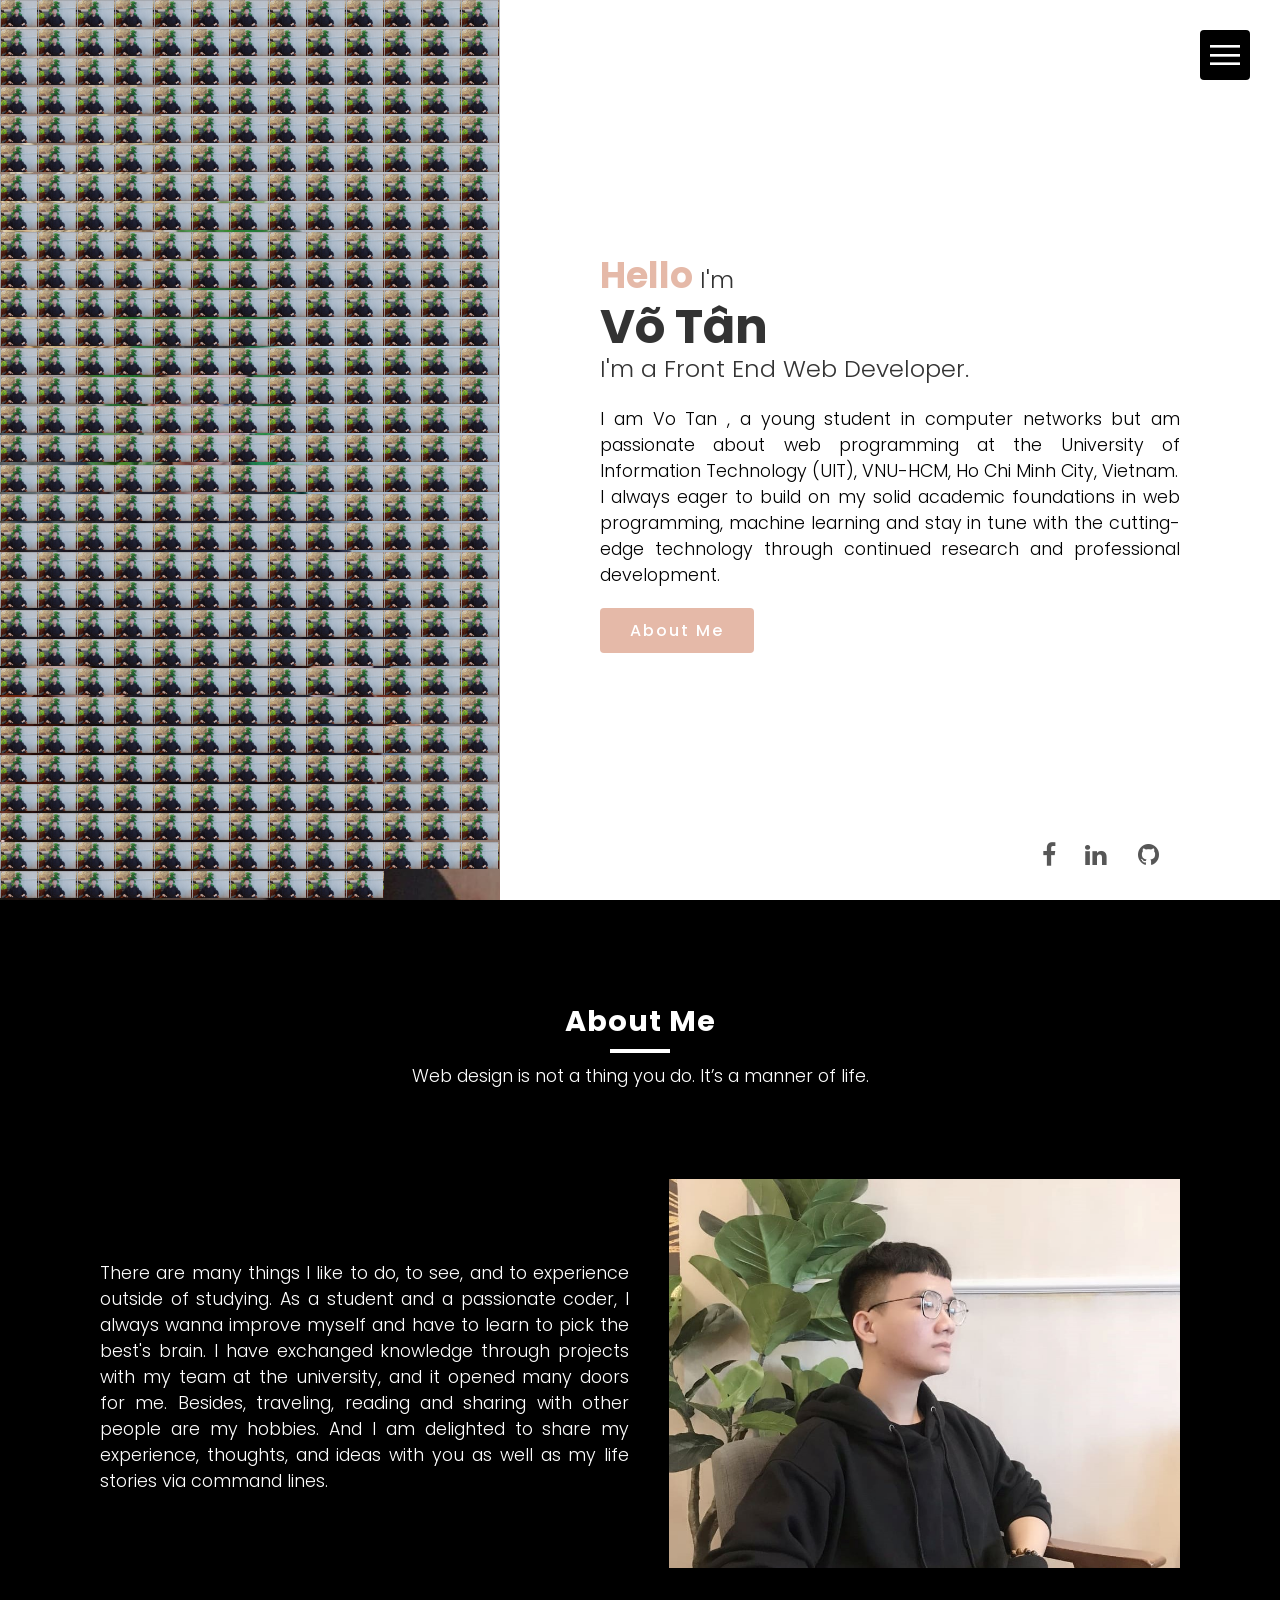
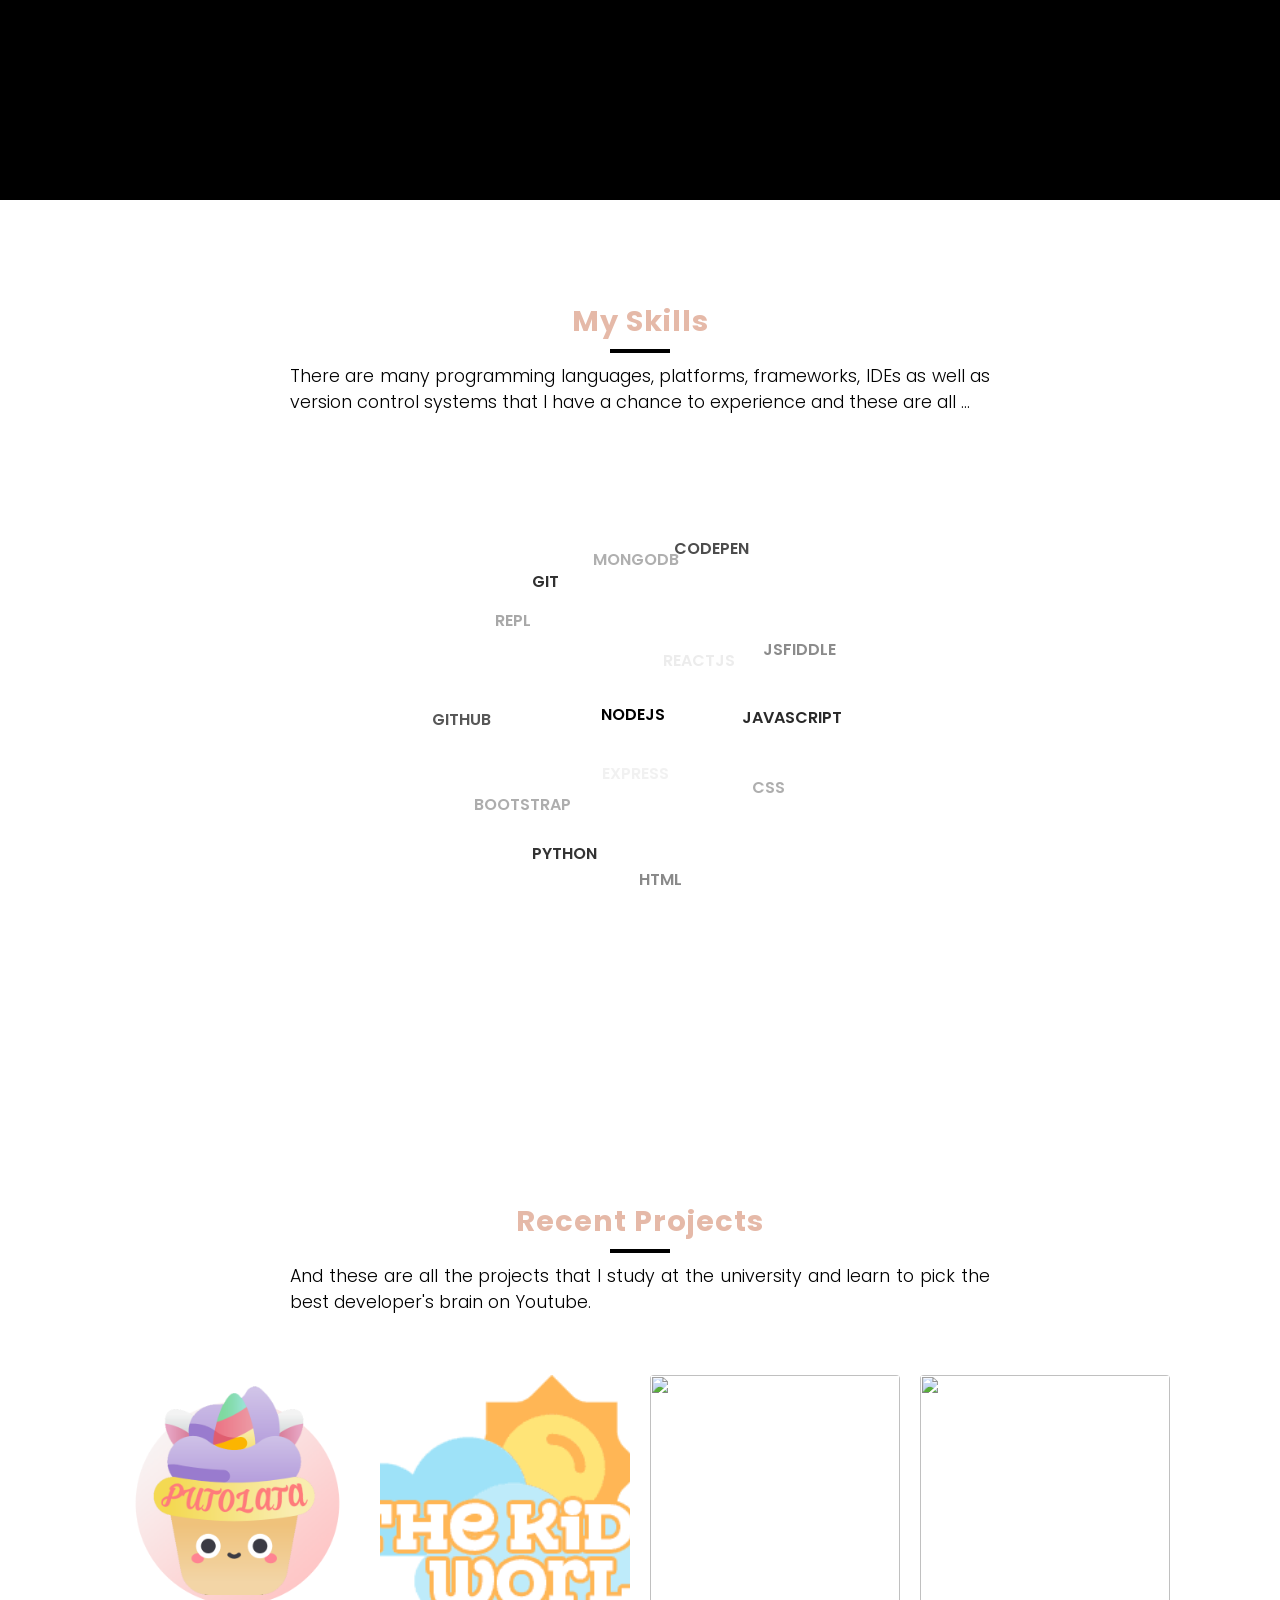
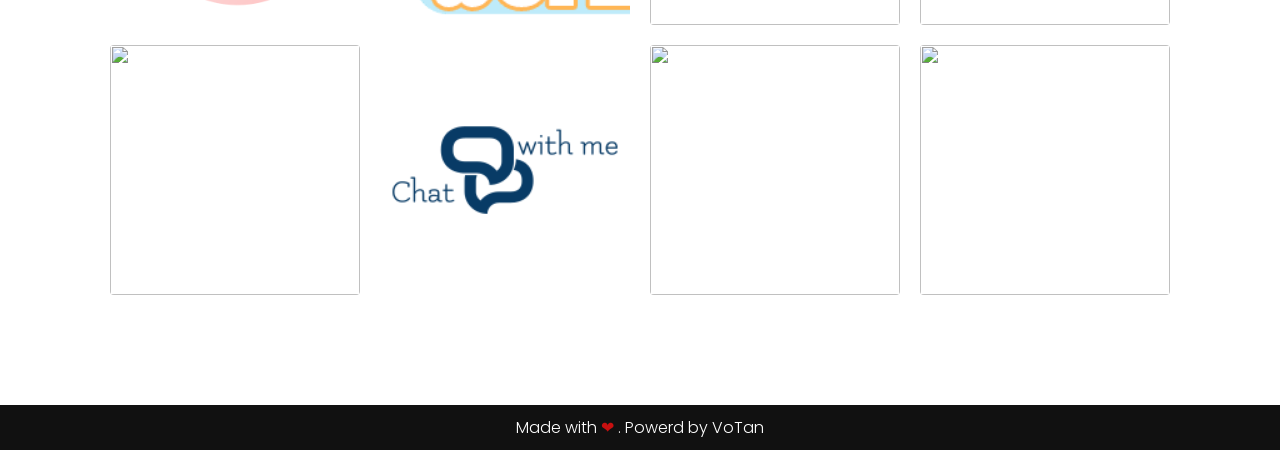
==== index.html @ 29fa4804 "Rename index.html file" ====
<!DOCTYPE html>
<html lang="en">
<head>
    <meta charset="UTF-8">
    <meta name="viewport" content="width=device-width, initial-scale=1.0">
    <link rel="stylesheet" href="https://stackpath.bootstrapcdn.com/font-awesome/4.7.0/css/font-awesome.min.css" integrity="sha384-wvfXpqpZZVQGK6TAh5PVlGOfQNHSoD2xbE+QkPxCAFlNEevoEH3Sl0sibVcOQVnN" crossorigin="anonymous">
    <link rel="stylesheet" href="style.css">
    <script src='https://ajax.googleapis.com/ajax/libs/jquery/1.11.3/jquery.min.js'></script>
    <script src="script.js"></script>
    <title>My Portfolio</title>
</head>
<body>
    <!-- TOGGLE BUTTON -->
    <div class="toggle" onclick="toggleMenu();"></div>

    <!-- BEGIN: BANNER SECTION -->
    <section class="banner" id="home">
        <div class="imgSidebar">
            <section>
                <div class="banner_img">
                  <div class="blocks"></div>
                </div>
            </section>
            <!-- <img src="./images/my_avatar_cropped.jpg"> -->
        </div>
        <div class="contentBx">
            <!-- <h5 class="logoText">My Portfolio</h5> -->
            <div>
                <h4><span>Hello</span> I'm</h4>
                <h2>Võ Tân</h2>
                <h4>I'm a Front End Web Developer.</h4>
                <p>I am Vo Tan , a young student in computer networks but am passionate about web programming at the University of Information Technology (UIT), VNU-HCM, Ho Chi Minh City, Vietnam.<br>I always eager to build on my solid academic foundations in web programming, machine learning and stay in tune with the cutting-edge technology through continued research and professional development.</p>
                <a href="#about" class="btn">About Me</a>
            </div>
            <ul class="sci">
                <li><a href="https://www.facebook.com/vo.tan.1023611/" target="_blank"><i class="fa fa-facebook" aria-hidden="true"></i></a></li>
                <li><a href="https://www.linkedin.com/in/tan-vo-44b9a5202/" target="_blank"><i class="fa fa-linkedin" aria-hidden="true"></i></a></li>
                <li><a href="https://github.com/vdt040499" target="_blank"><i class="fa fa-github" aria-hidden="true"></i></a></li>
            </ul>
        </div>
    </section>
    <!-- END: BANNER SECTION -->

    <!-- BEGIN: ABOUT SECTION -->
    <section class="about" id="about">
        <div class="title white">
            <h2>About Me</h2>
            <p>Web design is not a thing you do. It’s a manner of life.</p>
        </div>
        <div class="content">
            <div class="textBx">
                <p>There are many things I like to do, to see, and to experience outside of studying. As a student and a passionate coder, I always wanna improve myself and have to learn to pick the best's brain. I have exchanged knowledge through projects with my team at the university, and it opened many doors for me. Besides, traveling, reading and sharing with other people are my hobbies. And I am delighted to share my experience, thoughts, and ideas with you as well as my life stories via command lines.</p>
            </div>
            <div class="imgBx">
                <img src="./images/avatar_2_cropped.jpg">
            </div>
        </div>
    </section>
    <!-- END: ABOUT SECTION -->

    <!-- BEGIN: SKILLS SECTION -->
    <section class="skills" id="skills">
        <div class="title">
            <h2>My Skills</h2>
            <p>There are many programming languages, platforms, frameworks, IDEs as well as version control systems that I have a chance to experience and these are all ...</p>
        </div>
        <div class="content">
            <div id="tg"></div>
        </div>
    </section>
    <!-- END: SKILLS SECTION -->

    <!-- BEGIN: WORK SECTION -->
    <section class="work" id="work">
        <div class="title">
            <h2>Recent Projects</h2>
            <p>And these are all the projects that I study at the university and learn to pick the best developer's brain on Youtube.</p>
        </div>
        <div class="content">
            <div class="workBx">
                <div class="imgBx">
                    <img src="/images/putolata.png">
                </div>
                <a class="textBx" href="https://putolata.netlify.app/" target="_blank"><h3>PUTOLATA - SNACK FOODS STORE</h3></a>
            </div>
            <div class="workBx">
                <div class="imgBx">
                    <img src="/images/thekidsworld.png">
                </div>
                <a class="textBx" href="https://the-kids-world.herokuapp.com/" target="_blank">
                    <h3>THE KIDS WORLD</h3>
                </a>
            </div>
            <div class="workBx">
                <div class="imgBx">
                    <img src="https://besthqwallpapers.com/Uploads/19-5-2020/133523/thumb-facebook-violet-logo-4k-violet-brickwall-facebook-logo-social-networks.jpg">
                </div>
                <a class="textBx" href="https://facebook-clone-c7eb6.web.app/" target="_blank">
                    <h3>Facebook Clone</h3>
                </a>
            </div>
            <div class="workBx">
                <div class="imgBx">
                    <img src="https://cdn.iconscout.com/icon/free/png-512/amazon-1869030-1583154.png">
                </div>
                <a class="textBx" href="https://clone-957ef.web.app/" target="_blank">
                    <h3>Amazon Clone</h3>
                </a>
            </div>
            <div class="workBx">
                <div class="imgBx">
                    <img src="https://encrypted-tbn0.gstatic.com/images?q=tbn:ANd9GcR7Rl-sNyBSubshvF8tOcfoAAhLZEBywlzVYQ&usqp=CAU">
                </div>
                <a class="textBx" href="https://covid-19-tracker-1e67e.web.app/" target="_blank">
                    <h3>COVID Tracker</h3>
                </a>
            </div>
            <div class="workBx">
                <div class="imgBx">
                    <img src="/images/chatwithme.png">
                </div>
                <a class="textBx" href="https://reactjs-nodejs-chat-app.netlify.app/" target="_blank">
                    <h3>CHAT WITH ME</h3>
                </a>
            </div>
            <div class="workBx">
                <div class="imgBx">
                    <img src="https://www.freepnglogos.com/uploads/facebook-messenger-png/communication-facebook-media-messenger-network-social-1.png">
                </div>
                <a class="textBx" href="https://facebook-messenger-clone-8a727.web.app/" target="_blank">
                    <h3>Messenger Clone</h3>
                </a>
            </div>
            <div class="workBx">
                <div class="imgBx">
                    <img src="https://image.winudf.com/v2/image/Y29tLmRldGVjdGlvbi5vYmplY3QudGFyZmEub2JqZWN0ZGV0ZWN0aW9uX2ljb25fMTUzMTAyMDM4Nl8wODM/icon.png?w=170&fakeurl=1">
                </div>
                <a class="textBx" href="https://obj-detection.netlify.app/" target="_blank">
                    <h3>Object Detection</h3>
                </a>
            </div>
        </div>
    </section>
    <!-- END: WORK SECTION -->

    <!-- BEGIN: CONTACT SECTION -->
    <!-- <section class="contact" id="contact">
        <div class="title white">
            <h2>Contact Me</h2>
            <p>Lorem ipsum dolor sit amet consectetur adipisicing elit. Consequuntur, excepturi sequi impedit suscipit dignissimos nesciunt magni distinctio aliquid ex iste ad quas eius possimus beatae nemo maiores consectetur fugiat laborum quia dolor ratione eligendi?</p>
        </div>
        <div class="contactForm">
            <div class="row">
                <div class="col50">
                    <input type="text" name="" placeholder="First Name">
                </div>
                <div class="col50">
                    <input type="text" name="" placeholder="Last Name">
                </div>
            </div>
            <div class="row">
                <div class="col50">
                    <input type="text" name="" placeholder="Email">
                </div>
                <div class="col50">
                    <input type="text" name="" placeholder="Mobile">
                </div>
            </div>
            <div class="row">
               <div class="col100">
                   <textarea name="" id="" cols="30" rows="10" placeholder="Message"></textarea>
               </div>
            </div>
            <div class="row">
               <div class="col100">
                  <input type="submit" value="Send">
               </div>
            </div>
        </div>
    </section> -->
    <!-- END: CONTACT SECTION -->

    <!-- FOOTER -->
    <div class="copyright">
        <p>Made with <span style="color: rgb(199, 16, 16);">❤</span> . Powerd by VoTan</p>
    </div>

    <!-- SIDEBAR -->
    <div class="sidebar">
        <ul class="menu">
            <li><a href="#home" onclick="toggleMenu();">Home</a></li>
            <li><a href="#about" onclick="toggleMenu();">About</a></li>
            <li><a href="#skills" onclick="toggleMenu();">Skills</a></li>
            <li><a href="#work" onclick="toggleMenu();">Projects</a></li>
            <!-- <li><a href="#contact" onclick="toggleMenu();">Contact</a></li> -->
        </ul>
    </div>
<script>
    // TOGGLE BUTTON
    function toggleMenu() {
        const toggleMenu = document.querySelector(".toggle");
        const sidebar = document.querySelector(".sidebar");
        toggleMenu.classList.toggle("active");
        sidebar.classList.toggle("active");
    }
</script>
</body>
</html>
---- style.css ----
@import url('https://fonts.googleapis.com/css?family=Poppins:200,300,400,500,600,700,800,900&display=swap');

* {
    margin: 0;
    padding: 0;
    box-sizing: border-box;
    font-family: 'Poppins', sans-serif;
}

/* COMMON */

section {
    padding: 100px;
    min-height: 100vh;
}

.title {
    width: 100%;
    text-align: center;
}

.title h2 {
    position: relative;
    color: #E5B9A8;
    font-size: 1.8em;
    font-weight: 700;
    letter-spacing: 1px;
}

.title p {
    max-width: 700px;
    display: inline-block;
    margin-bottom: 50px;
}

.title h2::before {
    content: '';
    position: absolute;
    left: 50%;
    transform: translateX(-50%);
    bottom: -10px;
    width: 60px;
    height: 4px;
    background: #000;
}

.title.white h2, .title.white p{
    color: #fff;
}

.title.white h2::before {
    background: #fff;
}

/* TOGGLE BUTTON */
.toggle {
    position: fixed;
    top: 30px;
    right: 30px;
    width: 50px;
    height: 50px;
    background: #000 url(images/menu.png);
    background-size: 30px;
    background-position: center;
    background-repeat: no-repeat;
    border-radius: 4px;
    cursor: pointer;
    z-index: 1000;
}

.toggle.active {
    background: #000 url(images/close.png);
    background-size: 25px;
    background-position: center;
    background-repeat: no-repeat;
}

/* BANNER */
.banner {
    position: relative;
    width: 100%;
}

.banner .imgSidebar {
    position: absolute;
    top: 0;
    left: 0;
    width: 500px;
    height: 100%;
}

.imgSidebar section {
    position: relative;
    width: 100%;
    height: 100vh;
    transform-style: preserve-3d;
    perspective: 500px;
    background: url('/images/my_avatar_cropped.jpg') center center / cover no-repeat;
}

.imgSidebar .banner_img {
    position: absolute;
    top: 0;
    left: 0;
    width: 100%;
    height: 100%;
    overflow: hidden;
    display: flex;
    flex-wrap: wrap;
    background-position: center;
}

.imgSidebar .blocks {
    position: relative;
    display: block;
    width: 3vw;
    height: 3vh;
    background: #fff;
    animation: animate 2s ease-in-out forwards;
    animation-delay: 1s;
}

/* .banner .imgSidebar img {
    position: absolute;
    top: 0;
    left: 0;
    width: 100%;
    height: 100%;
    object-fit: cover;
} */

.banner .contentBx, .sidebar{
    position: absolute;
    top: 0;
    right: 0;
    width: calc(100% - 500px);
    height: 100%;
    display: flex;
    justify-content: center;
    align-items: center;
    padding: 100px;
}

.banner .contentBx h4 {
    font-size: 1.5em;
    color: #333;
    font-weight: 300;
}

.banner .contentBx h4 span {
    color: #E5B9A8;
    font-size: 1.5em;
    font-weight: 700;
}

.banner .contentBx h2 {
    font-size: 3em;
    color: #333;
    line-height: 1em;
}

p {
    font-size: 1.1em;
    margin: 20px 0;
    font-weight: 300;
    text-align: justify;
}

.btn {
    background: #E5B9A8;
    color: #fff;
    padding: 10px 30px;
    display: inline-block;
    text-decoration: none;
    font-weight: 500;
    border-radius: 4px;
    letter-spacing: 2px;
}

.btn:hover {
    background: #d1a391;
}

.sci {
    position: absolute;
    right: 100px;
    bottom: 20px;
    display: flex;
    justify-content: center;
    align-items: center;
}

.sci li {
    margin-right: 10px;
    list-style: none;
}

.sci li a {
    text-decoration: none;
}

.sci li i {
    color: #111;
    font-size: 50px;
    transform: scale(0.5);
    opacity: 0.7;
}

.sci li i:hover {
    opacity: 1;
}

/* SIDEBAR */
.sidebar {
    position: fixed;
    background: #000;
    display: flex;
    justify-content: center;
    align-items: center;
    transition: 0.5s;
    padding: 40px;
    z-index: 100;
    right: -100%;
}

.sidebar.active {
    right: 0;
}

.sidebar ul {
    display: flex;
    justify-content: center;
    align-items: center;
    flex-direction: column;
}

.sidebar ul li {
    list-style: none;
}

.sidebar ul li a {
    color: #fff;
    text-decoration: none;
    font-size: 2em;
    margin: 10px 0;
    font-weight: 300;
    letter-spacing: 2px;
    text-transform: uppercase;
}

.sidebar ul li a:hover {
    color: #E5B9A8;
}

/* ABOUT */
.about {
    background: #000;
}

.about .content {
    display: flex;
    justify-content: space-between;
    align-items: center;
    margin-top: 40px;
}

.about .content .textBx {
    min-width: 49%;
    width: 49%;
}

.about .content .textBx p {
    color: #fff;
}

.about .content .imgBx {
    margin-left: 40px;
}

.about .content .imgBx img {
    max-width: 100%;
}

/* SKILLS */
.skills {
    text-align: center;
    padding-bottom: 0;
}

.skills .content {
    max-width: 700px;
    margin: 0 auto;
}

.skills #tg {
    width: 100%;
    height: 100%;
}

/* WORKS */
.work .content {
    display: flex;
    justify-content: center;
    flex-direction: row;
    flex-wrap: wrap;
}

.work .content .workBx {
    position: relative;
    width: 250px;
    height: 250px;
    margin: 10px;
    transition: 0.5s;
    text-align: center;
}

.work .content .workBx .imgBx,
.work .content .workBx .textBx {
    position: absolute;
    top: 0;
    left: 0;
    width: 100%;
    height: 100%;
    display: flex;
    justify-content: center;
    align-items: center;
}

.work .content .workBx .imgBx img {
    position: absolute;
    top: 0;
    left: 0;
    width: 100%;
    height: 100%;
    border-radius: 4px;
    object-fit: cover;
}

.work .content .workBx .textBx {
    background: #000;
    text-decoration: none;
    opacity: 0;
    transition: 0.5s;
    border-radius: 4px;
    cursor: pointer;
}

.work .content .workBx:hover .textBx {
    opacity: 0.6;
    text-decoration: none;
}

.work .content .workBx .textBx h3 {
    color: #fff;
    text-transform: uppercase;
    letter-spacing: 1px;
    font-size: 1em;
}

/* CONTACT */
.contact {
    background: #000;
    display: flex;
    justify-content: center;
    align-items: center;
    flex-direction: column;
}

.contact .contactForm {
    position: relative;
    width: 700px;
    margin-top: 20px;
}

.contact .contactForm .row {
    width: 100%;
    display: flex;
}

.contact .contactForm .row .col50 {
    width: 50%;
    margin: 10px;
}

.contact .contactForm .row .col100 {
    width: 100%;
    margin: 10px;
    text-align: center;
}

.contact .contactForm .row input,
.contact .contactForm .row textarea {
    width: 100%;
    padding: 10px;
    border: none;
    outline: none;
    background: #111;
    color: #fff;
    font-size: 16px;
}

.contact .contactForm .row textarea {
    height: 100px;
}

.contact .contactForm .row input[type="submit"] {
    background: #00bcd4;
    color: #fff;
    padding: 10px 30px;
    display: inline-block;
    font-weight: 500;
    letter-spacing: 2px;
    cursor: pointer;
    max-width: 150px;
}

/* FOOTER */
.copyright {
    color: #fff;
    background: #111;
    text-align: center;
    padding: 10px;
}

.copyright p {
    display: inline;
    margin: 0;
    font-size: 16px;
}

/* BANNER ANIMATION */
@keyframes animate {
    0% {
      transform: translateZ(2000px);
      background: url('/images/my_avatar_cropped.jpg');
      background-position: center;
      background-attachment: fixed;
      background-size: cover;
      box-shadow: 0 5px 15px rgba(0,0,0,0.5);
    }
    
    100% {
      transform: translateZ(0px);
      background: url('/images/my_avatar_cropped.jpg');
      background-position: center;
      background-attachment: fixed;
      background-size: cover;
      border: 1px solid rgba(0,0,0,.1);
      box-shadow: 0 5px 15px rgba(0,0,0,0);
    }
  }
  
  section.active .banner_img .blocks { 
    animation: animateTwo 2s ease-in-out forwards;
    background: url('/images/my_avatar_cropped.jpg');
    background-position: center;
    background-attachment: fixed;
    background-size: cover;
    border: 1px solid rgba(0,0,0,.1);
  }
  
@keyframes animateTwo {
    0% {
        transform: translateZ(0px);
        background: url('/images/my_avatar_cropped.jpg');
        background-position: center;
        background-attachment: fixed;
        background-size: cover;
        box-shadow: 0 5px 15px rgba(0,0,0,0.5);
    }

    100% {
        transform: translateZ(2000px);
        background: url('/images/my_avatar_cropped.jpg');
        background-position: center;
        background-attachment: fixed;
        background-size: cover;
        border: 1px solid rgba(0,0,0,.1);
        box-shadow: 0 5px 15px rgba(0,0,0,0);
    }
}
 
/* RESPONSIVE */
@media (max-width: 991px) {
    .banner .imgSidebar {
        display: none;
    }

    .banner .contentBx, .sidebar {
        width: 100%;
        padding: 40px;
    }

    .logoText {
        left: 40px;
    }

    .toggle {
        right: 40px;
    }

    .sci {
        right: 40px;
    }

    section {
        padding: 40px;
    }

    .about .content {
        flex-direction: column;
    }

    .about .content .textBx {
        min-width: 100%;
        width: 100%;
    }

    .about .content {
        margin-top: 0;
    }

    .about .content .imgBx {
        margin-left: 0;
    }

    .contact .contactForm {
        width: 100%;
    }

    .contactForm .row {
        width: 100%;
        display: flex;
        flex-wrap: wrap;
    }

    .contact .contactForm .row .col50 {
        width: 100%;
    }

    .sidebar ul li a {
        font-size: 1.5em;
    }
}

@media (max-width: 500px) {
    .skills .content .skillsBx {
        padding: 30px 20px;
        max-width: 100%;
        width: 100%;
        margin: 10px 0;
    }
}
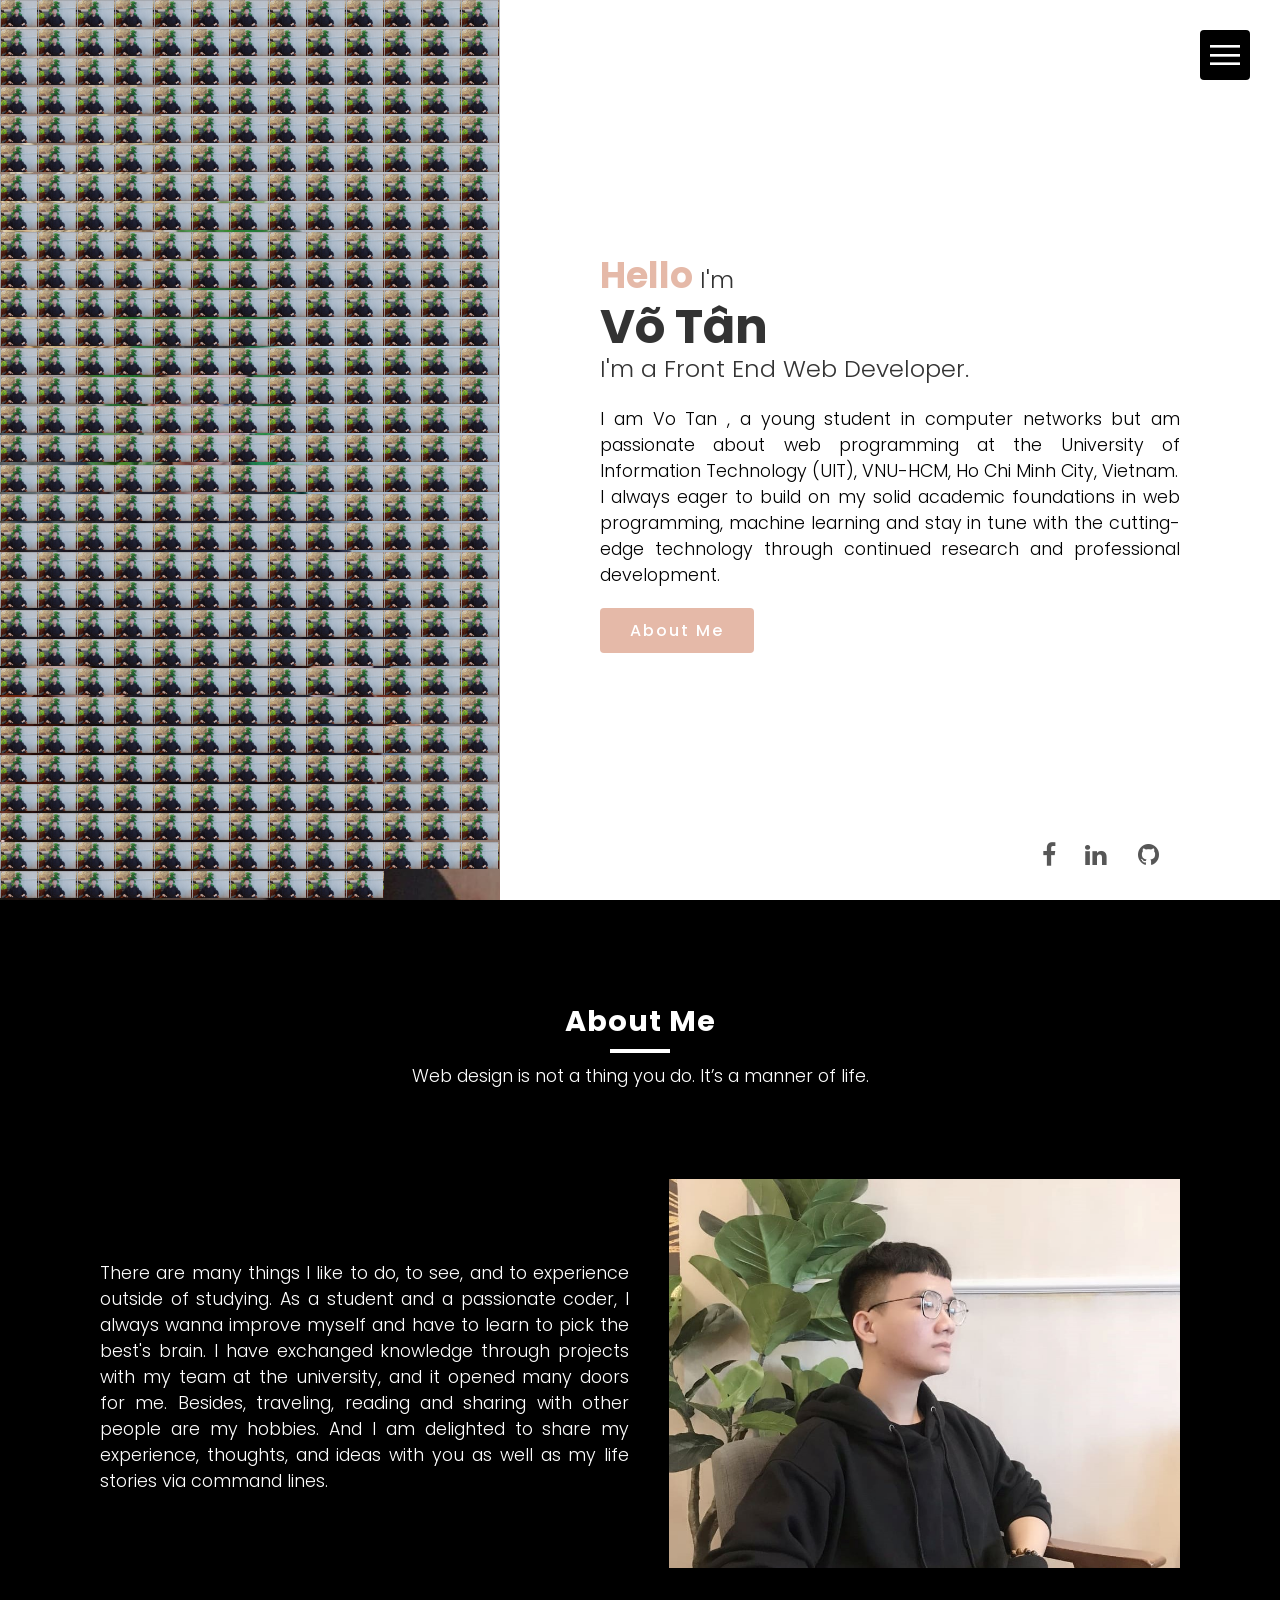
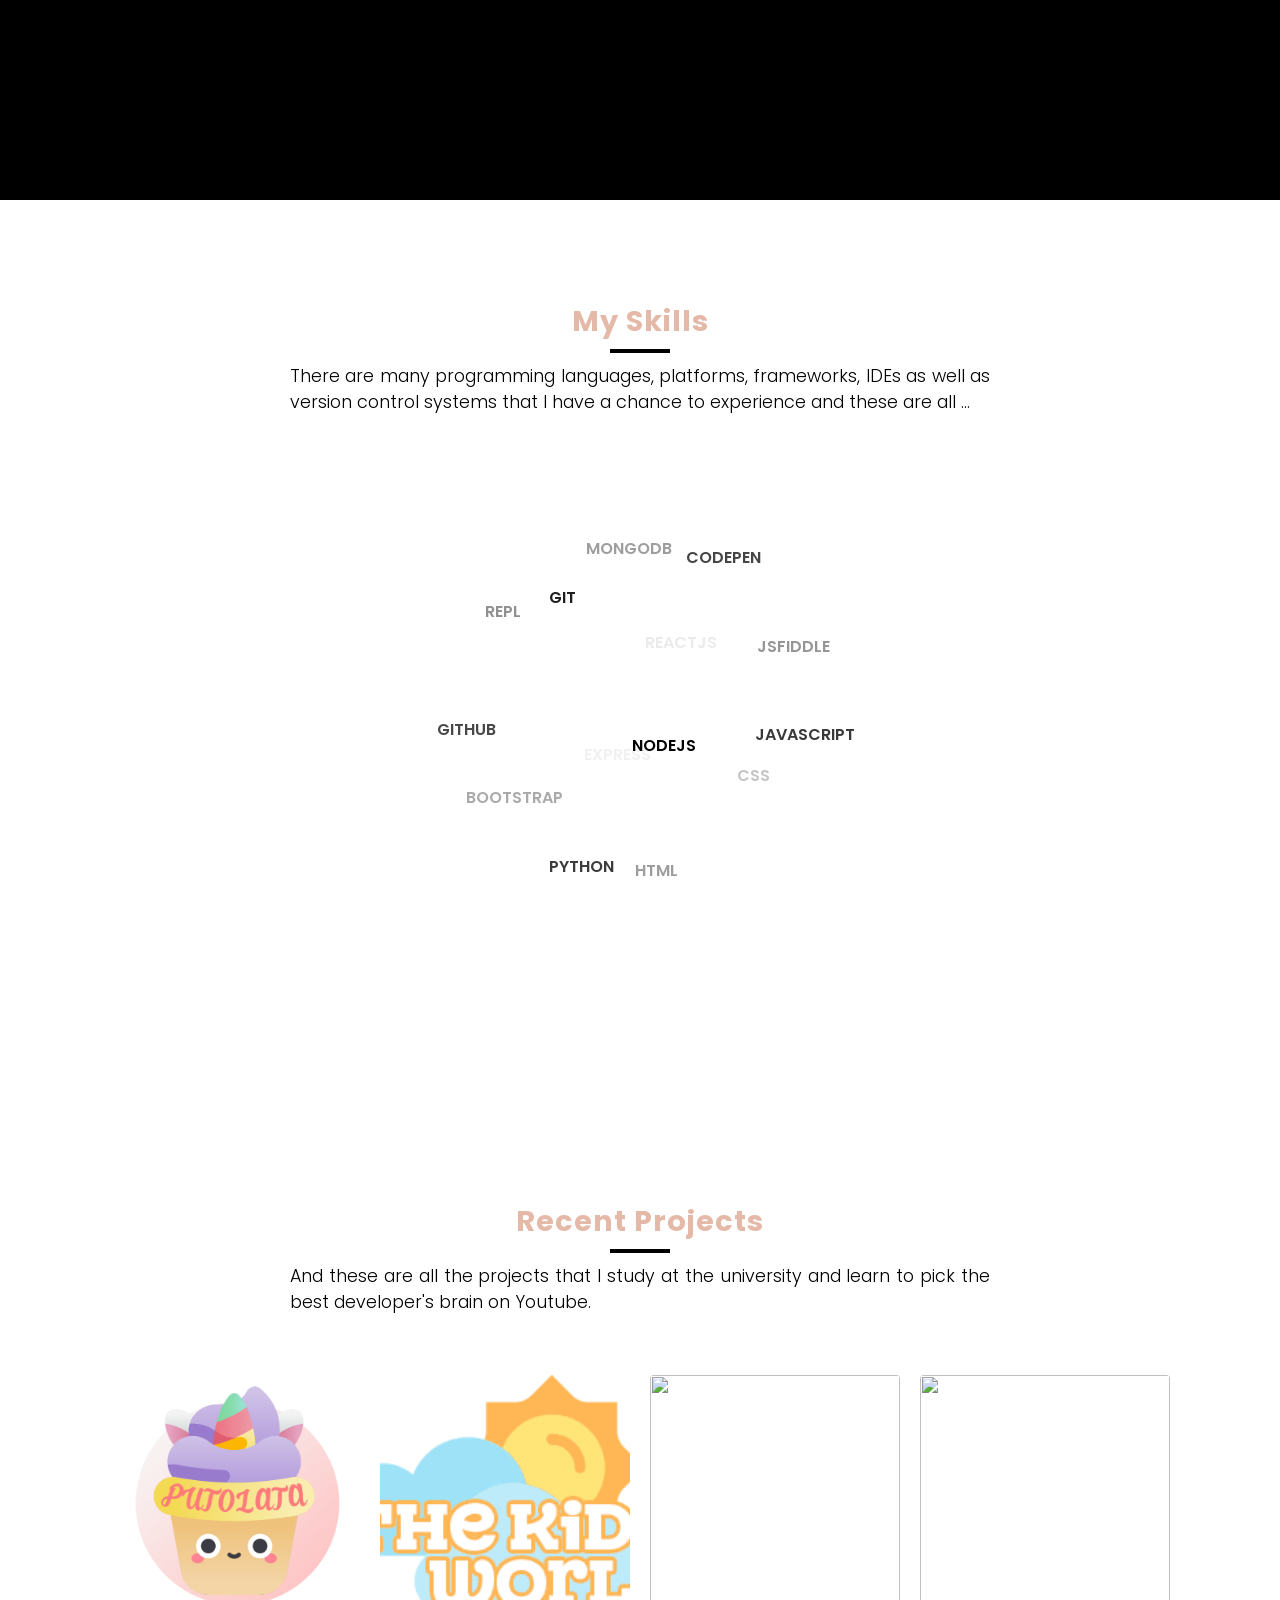
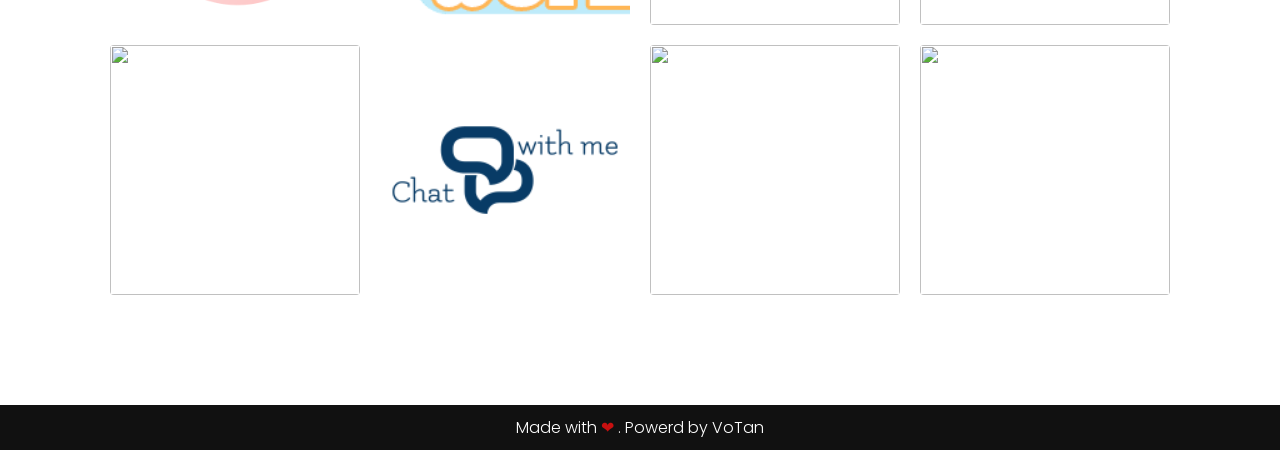
==== commit 44c4c5d6: "Add icon" ====
--- a/index.html
+++ b/index.html
@@ -5,6 +5,7 @@
     <meta name="viewport" content="width=device-width, initial-scale=1.0">
     <link rel="stylesheet" href="https://stackpath.bootstrapcdn.com/font-awesome/4.7.0/css/font-awesome.min.css" integrity="sha384-wvfXpqpZZVQGK6TAh5PVlGOfQNHSoD2xbE+QkPxCAFlNEevoEH3Sl0sibVcOQVnN" crossorigin="anonymous">
     <link rel="stylesheet" href="style.css">
+    <link rel="icon" href="/images/logo.png" type="image/gif" sizes="16x16">
     <script src='https://ajax.googleapis.com/ajax/libs/jquery/1.11.3/jquery.min.js'></script>
     <script src="script.js"></script>
     <title>My Portfolio</title>
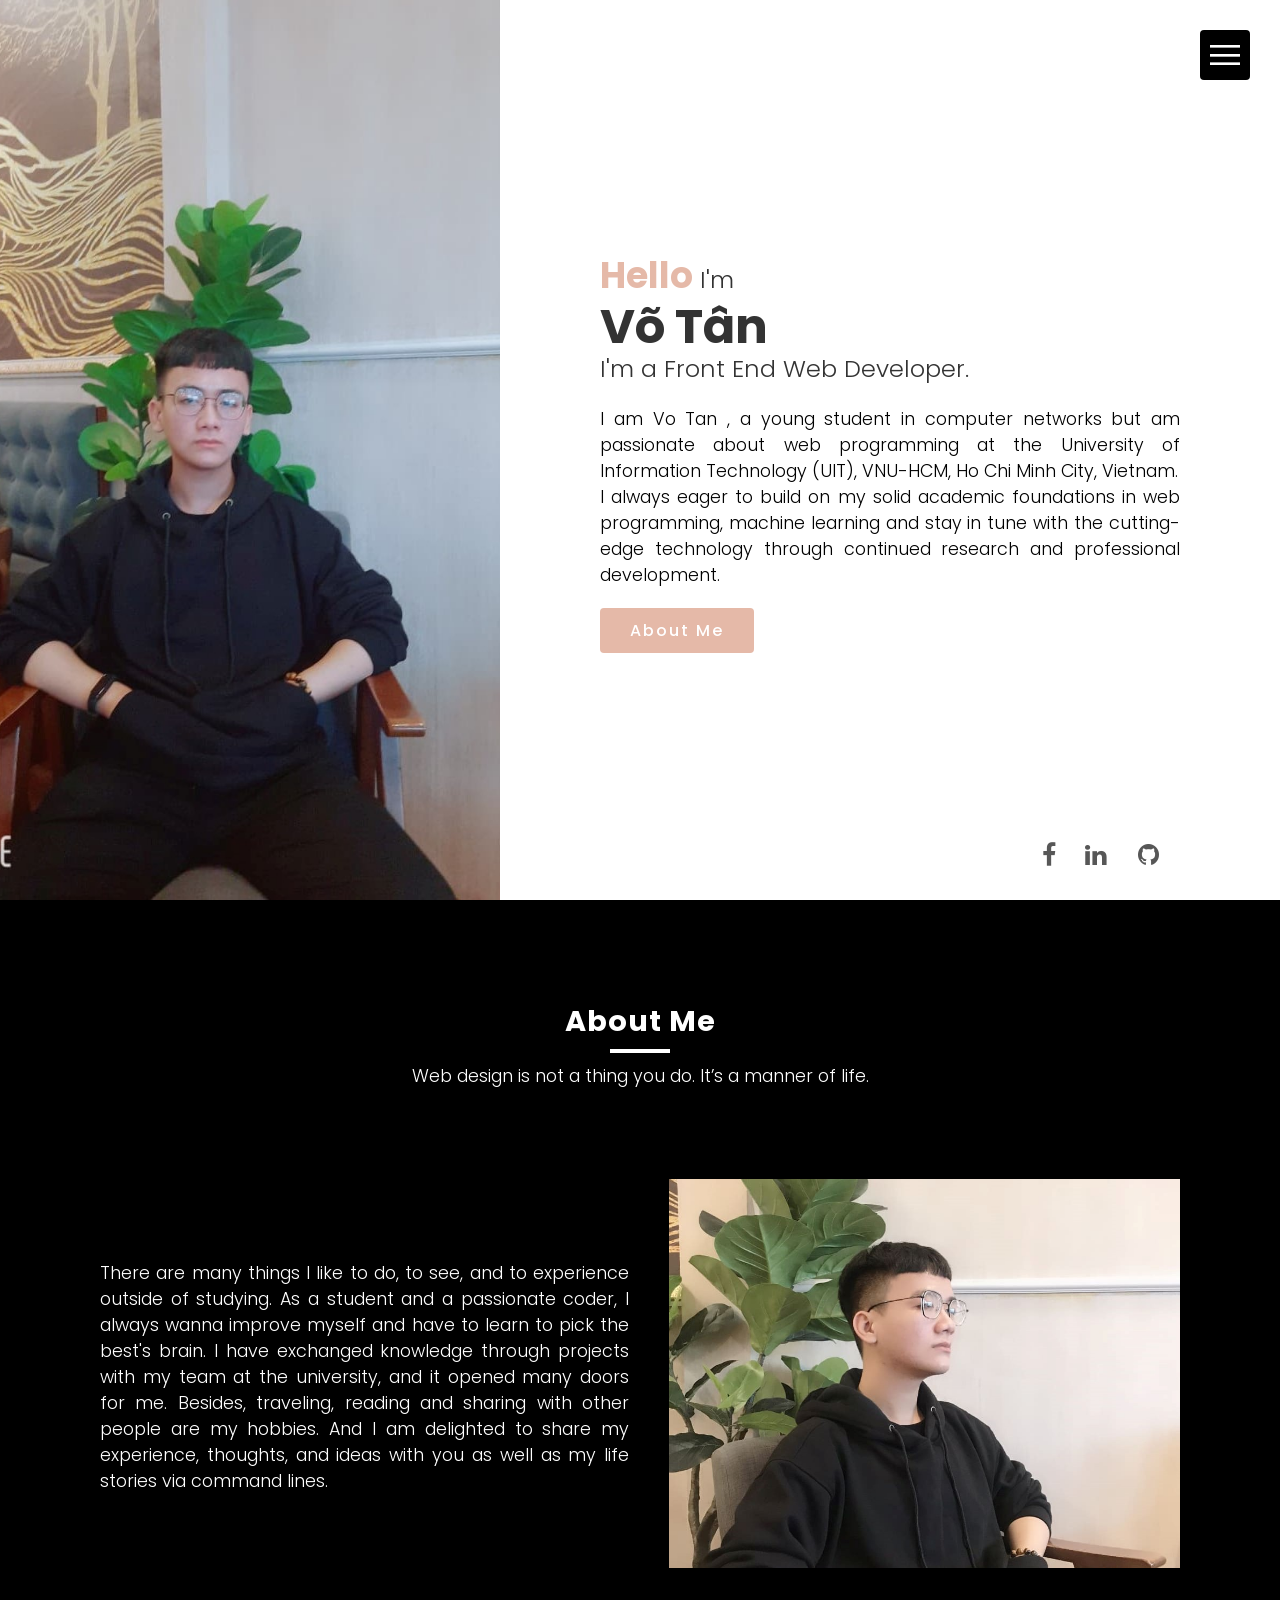
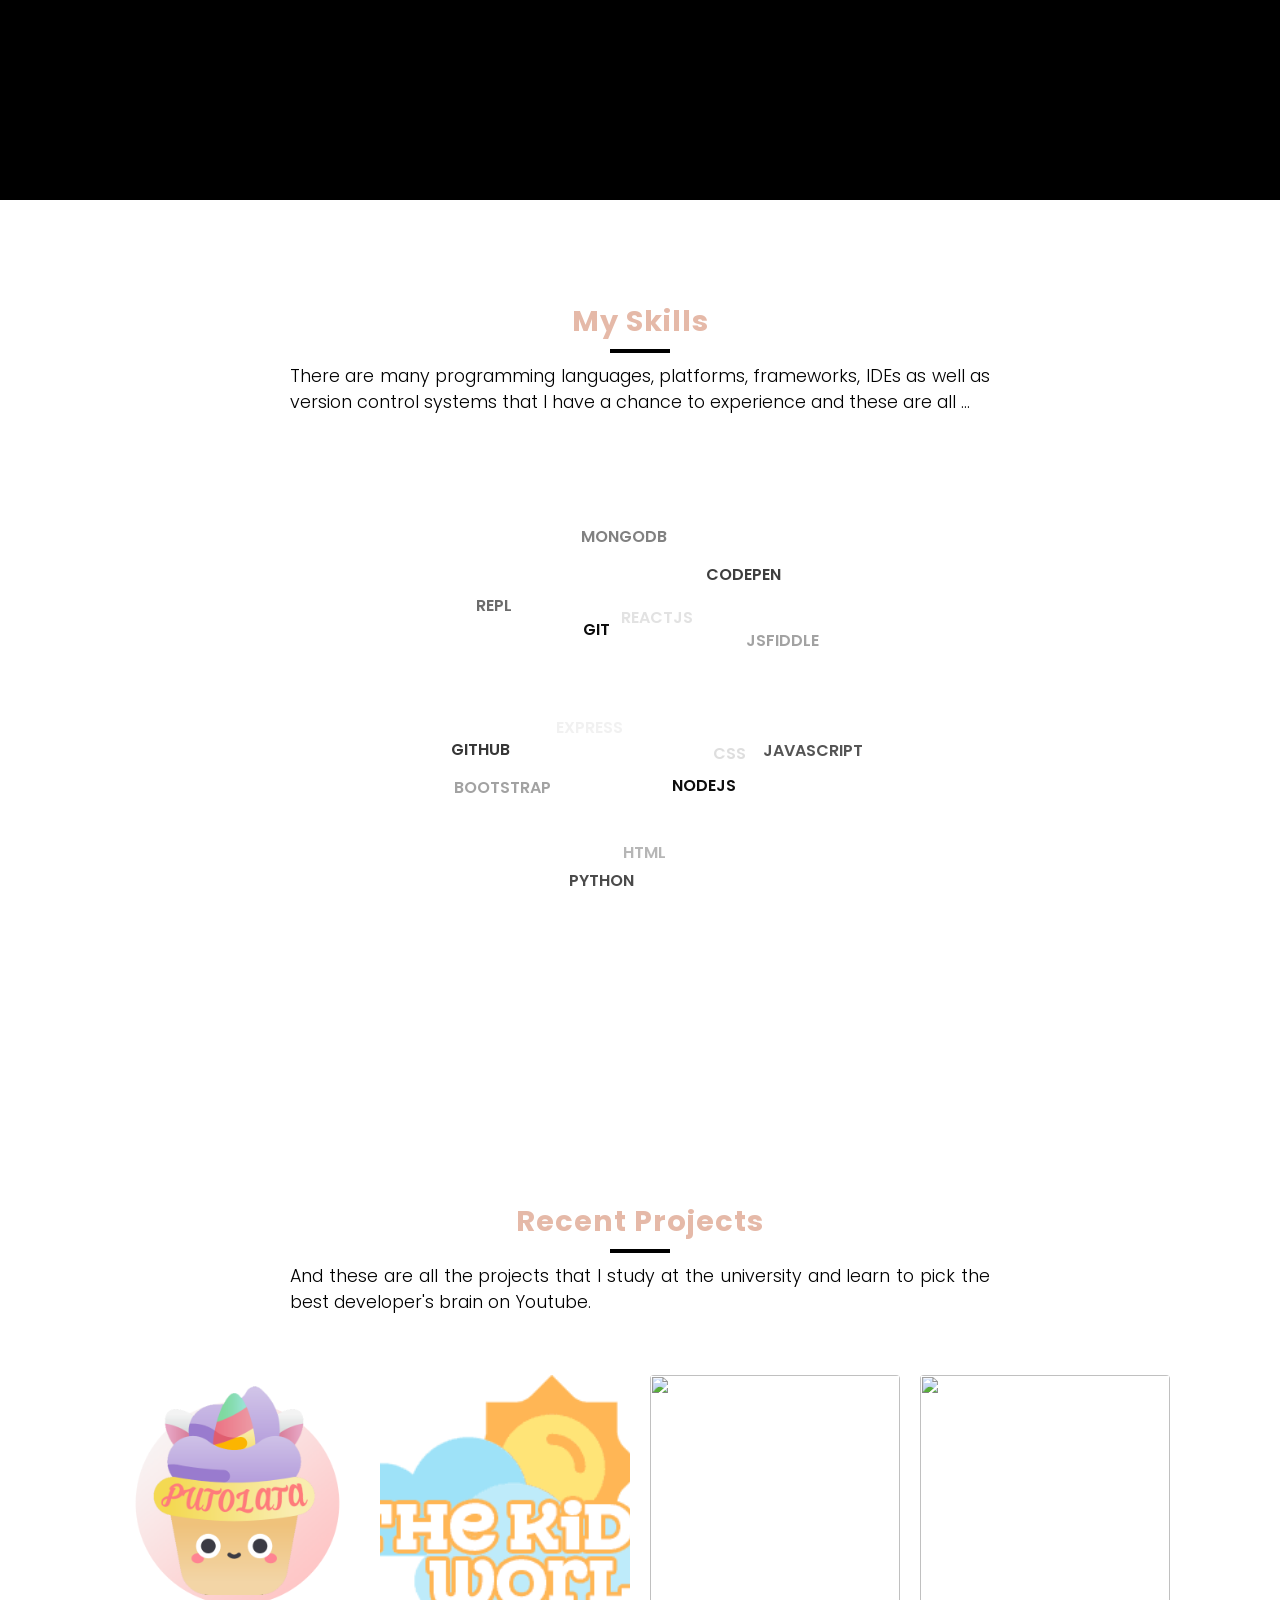
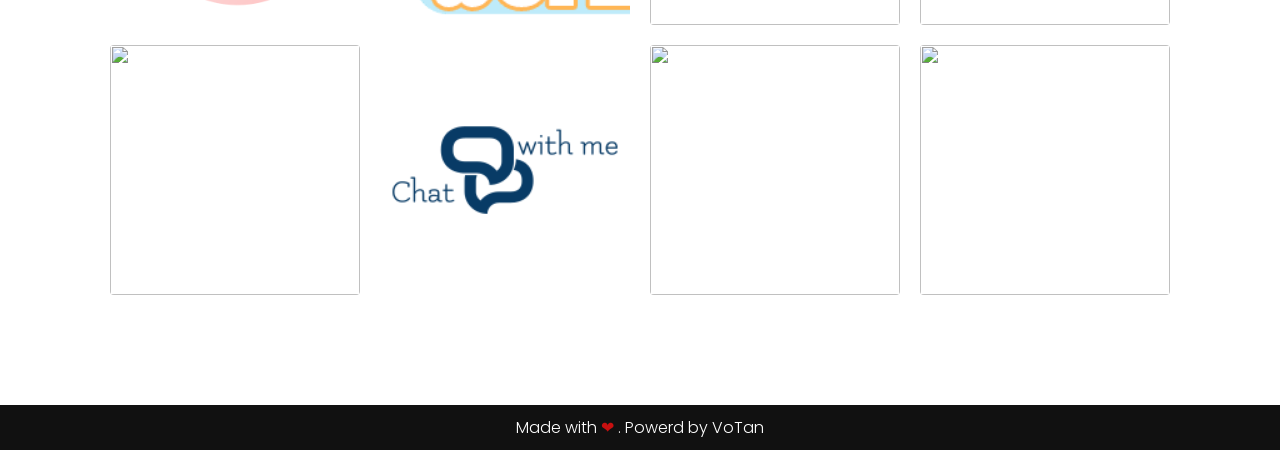
==== commit 0e342e3a: "Remove banner animation" ====
--- a/index.html
+++ b/index.html
@@ -17,12 +17,12 @@
     <!-- BEGIN: BANNER SECTION -->
     <section class="banner" id="home">
         <div class="imgSidebar">
-            <section>
+            <!-- <section>
                 <div class="banner_img">
                   <div class="blocks"></div>
                 </div>
-            </section>
-            <!-- <img src="./images/my_avatar_cropped.jpg"> -->
+            </section> -->
+            <img src="./images/my_avatar_cropped.jpg">
         </div>
         <div class="contentBx">
             <!-- <h5 class="logoText">My Portfolio</h5> -->
--- a/style.css
+++ b/style.css
@@ -93,15 +93,16 @@
     position: relative;
     width: 100%;
     height: 100vh;
+    padding: 0;
     transform-style: preserve-3d;
     perspective: 500px;
-    background: url('/images/my_avatar_cropped.jpg') center center / cover no-repeat;
-}
-
-.imgSidebar .banner_img {
+    /* background: url('/images/my_avatar.jpg') center center / cover no-repeat; */
+}
+
+/* .imgSidebar .banner_img {
     position: absolute;
     top: 0;
-    left: 0;
+    left: 0px;
     width: 100%;
     height: 100%;
     overflow: hidden;
@@ -113,21 +114,21 @@
 .imgSidebar .blocks {
     position: relative;
     display: block;
-    width: 3vw;
-    height: 3vh;
+    width: 5vw;
+    height: 5vh;
     background: #fff;
     animation: animate 2s ease-in-out forwards;
     animation-delay: 1s;
-}
-
-/* .banner .imgSidebar img {
+} */
+
+.banner .imgSidebar img {
     position: absolute;
     top: 0;
     left: 0;
     width: 100%;
     height: 100%;
     object-fit: cover;
-} */
+}
 
 .banner .contentBx, .sidebar{
     position: absolute;
@@ -432,19 +433,21 @@
 @keyframes animate {
     0% {
       transform: translateZ(2000px);
-      background: url('/images/my_avatar_cropped.jpg');
+      background: url('/images/logo_full.png');
       background-position: center;
       background-attachment: fixed;
-      background-size: cover;
+      background-size: contain;
+      background-repeat: none;
       box-shadow: 0 5px 15px rgba(0,0,0,0.5);
     }
     
     100% {
       transform: translateZ(0px);
-      background: url('/images/my_avatar_cropped.jpg');
+      background: url('/images/logo_full.png');
       background-position: center;
       background-attachment: fixed;
-      background-size: cover;
+      background-size: contain;
+      background-repeat: none;
       border: 1px solid rgba(0,0,0,.1);
       box-shadow: 0 5px 15px rgba(0,0,0,0);
     }
@@ -452,29 +455,32 @@
   
   section.active .banner_img .blocks { 
     animation: animateTwo 2s ease-in-out forwards;
-    background: url('/images/my_avatar_cropped.jpg');
+    background: url('/images/logo_full.png');
     background-position: center;
     background-attachment: fixed;
-    background-size: cover;
+    background-size: contain;
+    background-repeat: none;
     border: 1px solid rgba(0,0,0,.1);
   }
   
 @keyframes animateTwo {
     0% {
         transform: translateZ(0px);
-        background: url('/images/my_avatar_cropped.jpg');
+        background: url('/images/logo_full.png');
         background-position: center;
         background-attachment: fixed;
-        background-size: cover;
+        background-size: contain;
+        background-repeat: none;
         box-shadow: 0 5px 15px rgba(0,0,0,0.5);
     }
 
     100% {
         transform: translateZ(2000px);
-        background: url('/images/my_avatar_cropped.jpg');
+        background: url('/images/logo_full.png');
         background-position: center;
         background-attachment: fixed;
-        background-size: cover;
+        background-size: contain;
+        background-repeat: none;
         border: 1px solid rgba(0,0,0,.1);
         box-shadow: 0 5px 15px rgba(0,0,0,0);
     }
